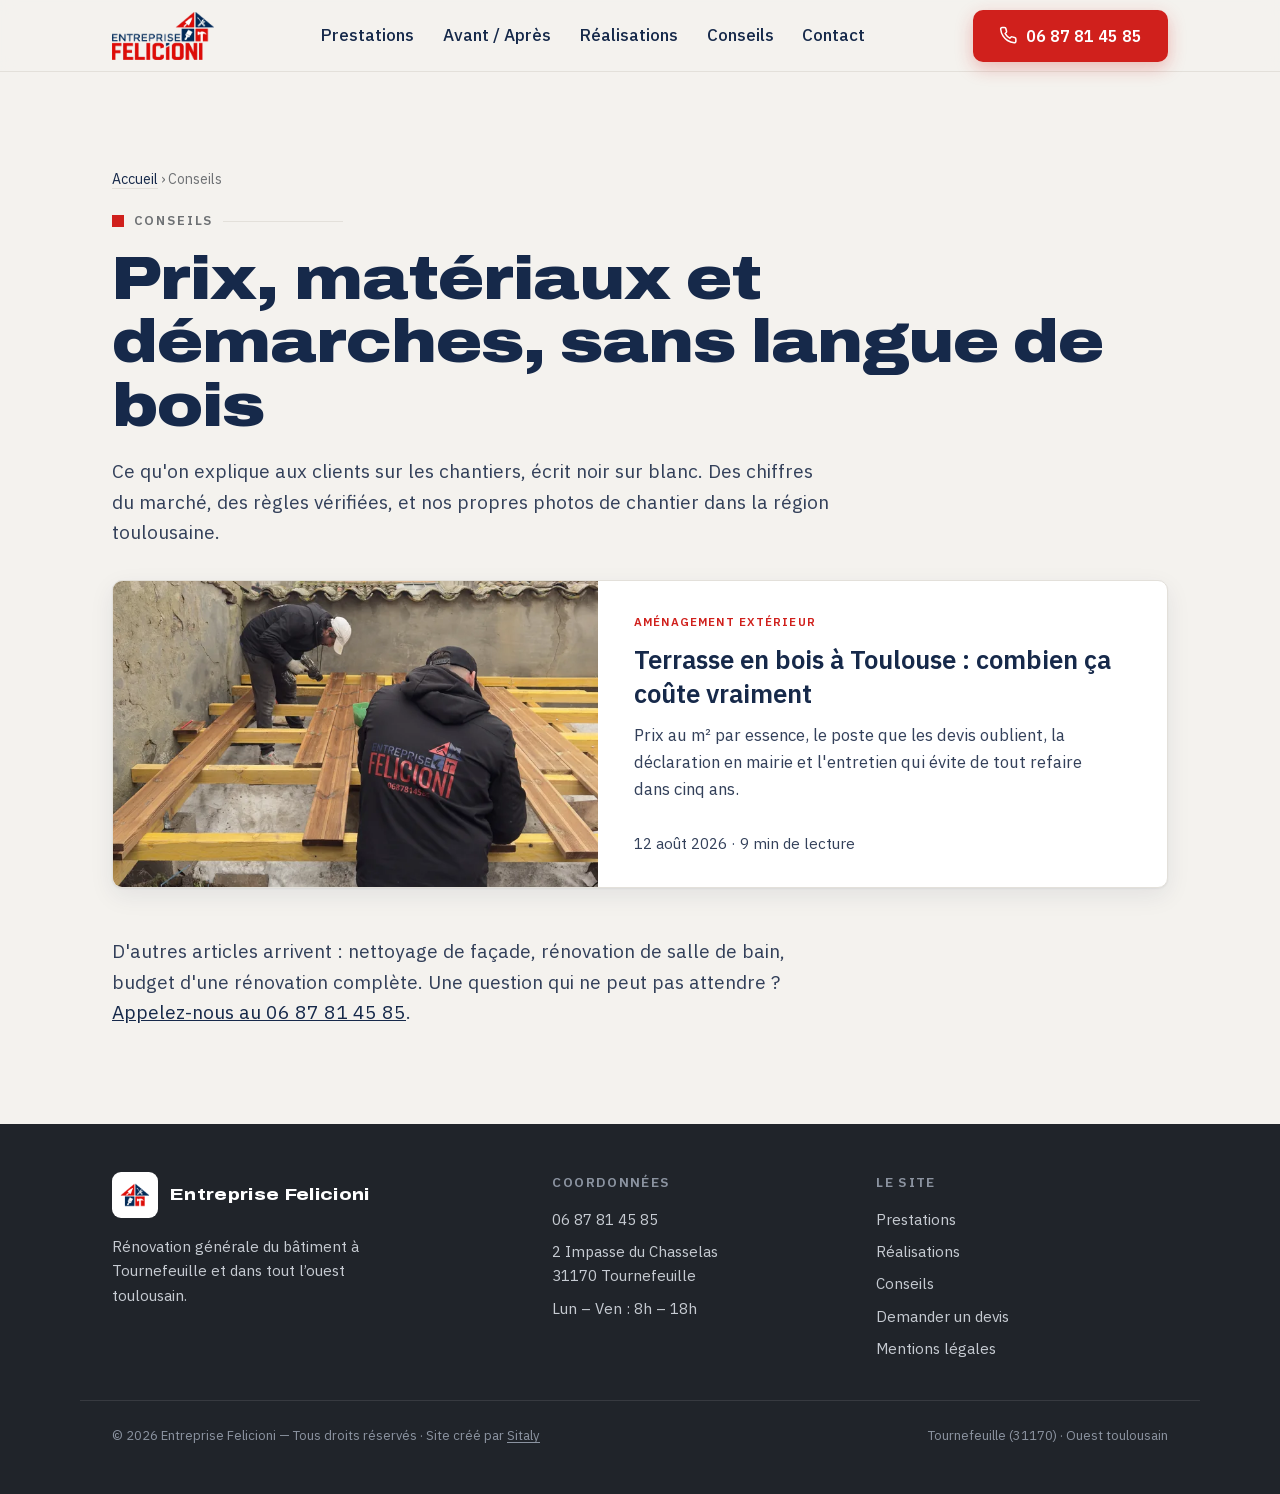
==== blog/index.html @ a53fa4a2 "Blog : page conseils, premier article et stratégie SEO local Recherche de mots-clés réelle (Semrush," ====
<!DOCTYPE html>
<html lang="fr">
<head>
<meta charset="utf-8">
<meta name="viewport" content="width=device-width, initial-scale=1">
<title>Conseils travaux & rénovation — Entreprise Felicioni (Toulouse)</title>
<meta name="description" content="Prix, matériaux, démarches, entretien : les conseils d’une entreprise de rénovation de l’ouest toulousain, écrits à partir de vrais chantiers.">
<link rel="canonical" href="https://entreprise-felicioni.com/blog/">
<meta name="theme-color" content="#16294A">

<meta property="og:type" content="website">
<meta property="og:locale" content="fr_FR">
<meta property="og:site_name" content="Entreprise Felicioni">
<meta property="og:title" content="Conseils travaux & rénovation — Entreprise Felicioni">
<meta property="og:description" content="Prix, matériaux, démarches, entretien : les conseils d’une entreprise de rénovation de l’ouest toulousain.">
<meta property="og:url" content="https://entreprise-felicioni.com/blog/">
<meta property="og:image" content="https://entreprise-felicioni.com/img/blog-terrasse-bois-toulouse-1200.jpg">
<meta name="twitter:card" content="summary_large_image">

<link rel="icon" href="../favicon.ico?v=2" sizes="any">
<link rel="icon" type="image/png" href="../img/brand/favicon-32.png?v=2" sizes="32x32">
<link rel="apple-touch-icon" href="../img/brand/apple-touch-icon.png?v=2">
<link rel="preload" href="../fonts/archivo-latin.woff2" as="font" type="font/woff2" crossorigin>
<link rel="stylesheet" href="../css/styles.css?v=6">

<script type="application/ld+json">
{
  "@context":"https://schema.org",
  "@graph":[
    {
      "@type":"Blog",
      "@id":"https://entreprise-felicioni.com/blog/#blog",
      "name":"Conseils travaux & rénovation — Entreprise Felicioni",
      "description":"Prix, matériaux, démarches et entretien, expliqués par une entreprise de rénovation de l’ouest toulousain.",
      "url":"https://entreprise-felicioni.com/blog/",
      "inLanguage":"fr-FR",
      "publisher":{"@type":"Organization","name":"Entreprise Felicioni","url":"https://entreprise-felicioni.com/"},
      "blogPost":[{
        "@type":"BlogPosting",
        "headline":"Terrasse en bois à Toulouse : combien ça coûte vraiment",
        "url":"https://entreprise-felicioni.com/blog/terrasse-bois-toulouse/",
        "datePublished":"2026-08-12",
        "image":"https://entreprise-felicioni.com/img/blog-terrasse-bois-toulouse-1200.jpg",
        "author":{"@type":"Person","name":"Enzo Felicioni"}
      }]
    },
    {
      "@type":"BreadcrumbList",
      "itemListElement":[
        {"@type":"ListItem","position":1,"name":"Accueil","item":"https://entreprise-felicioni.com/"},
        {"@type":"ListItem","position":2,"name":"Conseils"}
      ]
    }
  ]
}
</script>
</head>
<body>
<a class="skip" href="#main">Aller au contenu</a>

<header class="header">
  <div class="wrap header__bar">
    <a class="brand" href="../" aria-label="Entreprise Felicioni — accueil">
      <img src="../img/brand/logo.webp" width="170" height="80" alt="Entreprise Felicioni">
    </a>
    <nav class="nav" aria-label="Navigation principale">
      <a href="../#prestations">Prestations</a>
      <a href="../#avant-apres">Avant / Après</a>
      <a href="../#realisations">Réalisations</a>
      <a href="./">Conseils</a>
      <a href="../#contact">Contact</a>
    </nav>
    <a class="btn btn--primary header__cta" href="tel:+33687814585">
      <svg viewBox="0 0 24 24" fill="none" stroke="currentColor" stroke-width="2" aria-hidden="true"><path d="M22 16.9v3a2 2 0 0 1-2.2 2 19.8 19.8 0 0 1-8.6-3 19.5 19.5 0 0 1-6-6 19.8 19.8 0 0 1-3-8.6A2 2 0 0 1 4.1 2h3a2 2 0 0 1 2 1.7c.1 1 .4 1.9.7 2.8a2 2 0 0 1-.5 2.1L8.1 9.9a16 16 0 0 0 6 6l1.3-1.3a2 2 0 0 1 2.1-.4c.9.3 1.8.6 2.8.7a2 2 0 0 1 1.7 2Z"/></svg>
      06 87 81 45 85
    </a>
    <a class="header__call" href="tel:+33687814585" aria-label="Appeler le 06 87 81 45 85">
      <svg viewBox="0 0 24 24" fill="none" stroke="currentColor" stroke-width="2" aria-hidden="true"><path d="M22 16.9v3a2 2 0 0 1-2.2 2 19.8 19.8 0 0 1-8.6-3 19.5 19.5 0 0 1-6-6 19.8 19.8 0 0 1-3-8.6A2 2 0 0 1 4.1 2h3a2 2 0 0 1 2 1.7c.1 1 .4 1.9.7 2.8a2 2 0 0 1-.5 2.1L8.1 9.9a16 16 0 0 0 6 6l1.3-1.3a2 2 0 0 1 2.1-.4c.9.3 1.8.6 2.8.7a2 2 0 0 1 1.7 2Z"/></svg>
      Appeler
    </a>
    <button class="burger" aria-label="Ouvrir le menu" aria-expanded="false" aria-controls="menu-mobile">
      <span></span><span></span><span></span>
    </button>
  </div>
  <div class="mobile-menu" id="menu-mobile" data-open="false">
    <div class="mobile-menu__inner">
      <a href="../#prestations">Prestations</a>
      <a href="../#avant-apres">Avant / Après</a>
      <a href="../#realisations">Réalisations</a>
      <a href="./">Conseils</a>
      <a href="../#contact">Contact</a>
    </div>
  </div>
</header>

<main id="main">
<section class="section wrap">

  <p class="crumbs">
    <a href="../">Accueil</a> ›
    <span aria-current="page">Conseils</span>
  </p>

  <p class="overline">Conseils</p>
  <h1>Prix, matériaux et démarches, sans langue de bois</h1>
  <p class="lead" style="margin-top:1.1rem">Ce qu'on explique aux clients sur les chantiers, écrit noir sur blanc. Des chiffres du marché, des règles vérifiées, et nos propres photos de chantier dans la région toulousaine.</p>

  <div class="posts">

    <article class="postcard postcard--feature">
      <div class="postcard__media">
        <picture>
          <source type="image/webp" srcset="../img/blog-terrasse-bois-toulouse-480.webp 480w, ../img/blog-terrasse-bois-toulouse-760.webp 760w, ../img/blog-terrasse-bois-toulouse-1200.webp 1200w" sizes="(min-width:760px) 50vw,100vw">
          <img src="../img/blog-terrasse-bois-toulouse-480.jpg" srcset="../img/blog-terrasse-bois-toulouse-480.jpg 480w, ../img/blog-terrasse-bois-toulouse-760.jpg 760w, ../img/blog-terrasse-bois-toulouse-1200.jpg 1200w" sizes="(min-width:760px) 50vw,100vw" width="480" height="300" loading="lazy" decoding="async" alt="Pose des lames d’une terrasse en bois sur lambourdes par l’Entreprise Felicioni">
        </picture>
      </div>
      <div class="postcard__body">
        <span class="postcard__tag">Aménagement extérieur</span>
        <h3><a href="terrasse-bois-toulouse/">Terrasse en bois à Toulouse : combien ça coûte vraiment</a></h3>
        <p>Prix au m² par essence, le poste que les devis oublient, la déclaration en mairie et l'entretien qui évite de tout refaire dans cinq ans.</p>
        <p class="postcard__meta">12 août 2026 · 9 min de lecture</p>
      </div>
    </article>

  </div>

  <p class="lead" style="margin-top:3rem">D'autres articles arrivent : nettoyage de façade, rénovation de salle de bain, budget d'une rénovation complète. Une question qui ne peut pas attendre ? <a href="tel:+33687814585" style="color:var(--bleu)">Appelez-nous au 06 87 81 45 85</a>.</p>

</section>
</main>

<footer class="footer">
  <div class="wrap footer__grid">
    <div>
      <div class="footer__brand">
        <span class="chip"><img src="../img/brand/icon-192.png" width="34" height="34" alt=""></span>
        <b>Entreprise Felicioni</b>
      </div>
      <p style="margin-top:1rem;max-width:34ch;font-size:.95rem">Rénovation générale du bâtiment à Tournefeuille et dans tout l’ouest toulousain.</p>
    </div>
    <div>
      <h4>Coordonnées</h4>
      <ul>
        <li><a href="tel:+33687814585">06 87 81 45 85</a></li>
        <li>2 Impasse du Chasselas<br>31170 Tournefeuille</li>
        <li>Lun – Ven : 8h – 18h</li>
      </ul>
    </div>
    <div>
      <h4>Le site</h4>
      <ul>
        <li><a href="../#prestations">Prestations</a></li>
        <li><a href="../#realisations">Réalisations</a></li>
        <li><a href="./">Conseils</a></li>
        <li><a href="../#contact">Demander un devis</a></li>
        <li><a href="../mentions-legales.html">Mentions légales</a></li>
      </ul>
    </div>
  </div>
  <div class="wrap footer__bottom">
    <span>© <span id="year">2026</span> Entreprise Felicioni — Tous droits réservés · Site créé par <a href="https://sitaly.fr" target="_blank" rel="noopener" style="color:inherit;text-decoration:underline;text-underline-offset:2px">Sitaly</a></span>
    <span>Tournefeuille (31170) · Ouest toulousain</span>
  </div>
</footer>

<div class="callbar">
  <a href="tel:+33687814585">
    <svg viewBox="0 0 24 24" fill="none" stroke="currentColor" stroke-width="2" aria-hidden="true"><path d="M22 16.9v3a2 2 0 0 1-2.2 2 19.8 19.8 0 0 1-8.6-3 19.5 19.5 0 0 1-6-6 19.8 19.8 0 0 1-3-8.6A2 2 0 0 1 4.1 2h3a2 2 0 0 1 2 1.7c.1 1 .4 1.9.7 2.8a2 2 0 0 1-.5 2.1L8.1 9.9a16 16 0 0 0 6 6l1.3-1.3a2 2 0 0 1 2.1-.4c.9.3 1.8.6 2.8.7a2 2 0 0 1 1.7 2Z"/></svg>
  Appeler — 06 87 81 45 85
  </a>
</div>

<script src="../js/main.js?v=6" defer></script>
</body>
</html>
---- css/styles.css ----
/* ============================================================
   Entreprise Felicioni — feuille de style unique
   Mobile-first. Tokens en variables CSS.
   Palette & type : voir DESIGN.md
   ============================================================ */

/* ---------- Polices auto-hébergées ---------- */
@font-face{
  font-family:'Archivo';
  src:url('../fonts/archivo-latin.woff2') format('woff2');
  font-weight:400 900;
  font-stretch:100% 125%;
  font-display:swap;
}
@font-face{
  font-family:'IBM Plex Sans';
  src:url('../fonts/plexsans-latin.woff2') format('woff2');
  font-weight:400 600;
  font-display:swap;
}

/* ---------- Tokens ---------- */
:root{
  --bleu:#16294A;
  --bleu-900:#0F1D38;
  --rouge:#D0201C;
  --rouge-700:#A81714;
  --platre:#F4F2EE;
  --platre-2:#ECE9E3;
  --beton:#6E7174;
  --charbon:#20242A;
  --joint:#E3E0DA;
  --blanc:#FFFFFF;

  --maxw:1120px;
  --pad:clamp(1.15rem,5vw,2rem);
  --r:10px;              /* rayon discret, PAS de 0 partout ni de tout-arrondi */
  --sh:0 1px 2px rgba(22,41,74,.06),0 8px 24px rgba(22,41,74,.08);
  --sh-lg:0 12px 40px rgba(22,41,74,.16);
  --ff-display:'Archivo',system-ui,sans-serif;
  --ff-text:'IBM Plex Sans',system-ui,sans-serif;
  --stretch:118%;
  --ease:cubic-bezier(.22,.61,.36,1);
}

/* ---------- Reset léger ---------- */
*,*::before,*::after{box-sizing:border-box}
html{-webkit-text-size-adjust:100%;scroll-behavior:smooth}
@media (prefers-reduced-motion:reduce){html{scroll-behavior:auto}}
body{
  margin:0;
  font-family:var(--ff-text);
  font-size:16px;
  line-height:1.6;
  color:var(--bleu);
  background:var(--platre);
  -webkit-font-smoothing:antialiased;
}
img{max-width:100%;height:auto;display:block}
a{color:inherit}
button{font:inherit;cursor:pointer}
h1,h2,h3{margin:0;font-family:var(--ff-display);font-stretch:var(--stretch);line-height:1.06}
p{margin:0}
:focus-visible{outline:3px solid var(--rouge);outline-offset:3px;border-radius:3px}

/* ---------- Utilitaires ---------- */
.wrap{max-width:var(--maxw);margin-inline:auto;padding-inline:var(--pad)}
.section{padding-block:clamp(3.5rem,9vw,6rem)}
.section--tight{padding-block:clamp(2.75rem,7vw,4.5rem)}
.skip{position:absolute;left:-9999px;top:0;background:var(--bleu);color:#fff;padding:.7rem 1rem;z-index:200}
.skip:focus{left:.5rem;top:.5rem}

/* surtitre + filet-repère (signature discrète du système) */
.overline{
  display:flex;align-items:center;gap:.6rem;
  font-family:var(--ff-text);font-weight:600;font-size:.8125rem;
  letter-spacing:.14em;text-transform:uppercase;color:var(--beton);
  margin:0 0 1rem;
}
.overline::before{content:"";width:12px;height:12px;background:var(--rouge);flex:0 0 auto}
.overline::after{content:"";flex:1;height:1px;background:var(--joint);max-width:120px}
.on-dark .overline{color:#AEB6C4}
.on-dark .overline::after{background:rgba(255,255,255,.18)}

h1{font-size:clamp(2.15rem,7.5vw,3.75rem);font-weight:900;letter-spacing:-.015em}
h2{font-size:clamp(1.7rem,5vw,2.5rem);font-weight:800;text-transform:uppercase;letter-spacing:-.01em}
h3{font-size:1.25rem;font-family:var(--ff-text);font-weight:600;letter-spacing:0}
.lead{font-size:clamp(1.05rem,2.4vw,1.2rem);color:#33405A;max-width:60ch}
.muted{color:var(--beton)}

/* ---------- Boutons ---------- */
.btn{
  display:inline-flex;align-items:center;justify-content:center;gap:.55rem;
  padding:.9rem 1.5rem;border-radius:var(--r);border:2px solid transparent;
  font-family:var(--ff-text);font-weight:600;font-size:1rem;text-decoration:none;
  transition:transform .15s var(--ease),background .15s,box-shadow .15s,border-color .15s;
  min-height:52px;line-height:1;
}
.btn svg{width:1.15em;height:1.15em;flex:0 0 auto}
.btn--primary{background:var(--rouge);color:#fff;box-shadow:0 6px 18px rgba(208,32,28,.28)}
.btn--primary:hover{background:var(--rouge-700);transform:translateY(-2px)}
.btn--ghost{background:transparent;color:var(--bleu);border-color:var(--bleu)}
.btn--ghost:hover{background:var(--bleu);color:#fff}
.on-dark .btn--ghost{color:#fff;border-color:rgba(255,255,255,.5)}
.on-dark .btn--ghost:hover{background:#fff;color:var(--bleu)}
.btn--block{width:100%}

/* ============================================================
   EN-TÊTE
   ============================================================ */
.header{
  position:sticky;top:0;z-index:100;background:rgba(244,242,238,.92);
  backdrop-filter:saturate(1.2) blur(8px);border-bottom:1px solid var(--joint);
}
.header__bar{display:flex;align-items:center;justify-content:space-between;gap:1rem;padding-block:.6rem}
.brand{display:flex;align-items:center;text-decoration:none}
.brand img{height:42px;width:auto}
.nav{display:none}
.nav a{text-decoration:none;font-weight:500;color:var(--bleu);padding:.4rem .1rem;position:relative}
.nav a:hover{color:var(--rouge)}
.header__cta{display:none}
.header__call{display:inline-flex;align-items:center;gap:.5rem;background:var(--rouge);color:#fff;
  text-decoration:none;font-weight:600;padding:.6rem 1rem;border-radius:var(--r);font-size:.95rem}
.header__call svg{width:1.1em;height:1.1em}
.burger{display:inline-flex;flex-direction:column;gap:5px;background:none;border:0;padding:.5rem}
.burger span{width:26px;height:2.5px;background:var(--bleu);transition:.25s var(--ease)}
.burger[aria-expanded="true"] span:nth-child(1){transform:translateY(7.5px) rotate(45deg)}
.burger[aria-expanded="true"] span:nth-child(2){opacity:0}
.burger[aria-expanded="true"] span:nth-child(3){transform:translateY(-7.5px) rotate(-45deg)}

/* menu mobile déroulant */
.mobile-menu{
  display:grid;grid-template-rows:0fr;overflow:hidden;
  transition:grid-template-rows .3s var(--ease);background:var(--platre);
  border-bottom:1px solid var(--joint);
}
.mobile-menu[data-open="true"]{grid-template-rows:1fr}
.mobile-menu__inner{min-height:0}
.mobile-menu a{display:block;padding:1rem var(--pad);text-decoration:none;font-weight:600;
  font-size:1.1rem;border-top:1px solid var(--joint)}
.mobile-menu a:first-child{border-top:0}

/* ============================================================
   HERO — split asymétrique
   ============================================================ */
.hero{padding-block:clamp(1.5rem,5vw,2.5rem) clamp(2.5rem,7vw,4rem)}
.hero__grid{display:grid;gap:clamp(1.5rem,5vw,3rem);align-items:center}
.hero__badge{display:inline-flex;align-items:center;gap:.5rem;background:#fff;border:1px solid var(--joint);
  border-radius:100px;padding:.4rem .5rem .4rem .8rem;font-weight:600;font-size:.9rem;box-shadow:var(--sh);width:max-content;max-width:100%}
.hero__stars{color:#E8A81C;letter-spacing:1px}
.hero__badge b{font-weight:700}
.hero__badge .sep{color:var(--joint)}
.hero h1{margin:1.1rem 0 0}
.hero h1 .accent{color:var(--rouge)}
.hero__sub{margin-top:1.1rem}
.hero__actions{display:flex;flex-wrap:wrap;gap:.75rem;margin-top:1.75rem}
.hero__trust{list-style:none;padding:0;margin:1.5rem 0 0;display:flex;flex-wrap:wrap;gap:.4rem 1.25rem;font-size:.9rem;color:var(--beton)}
.hero__trust span{display:inline-flex;align-items:center;gap:.4rem}
.hero__trust svg{width:1.05em;height:1.05em;color:var(--rouge)}
/* L'image déborde jusqu'au bord de l'écran : bandeau pleine largeur sur mobile,
   débord à droite sur grand écran. `overflow:clip` évite la barre horizontale
   quand 100vw compte l'ascenseur. */
main{overflow-x:clip}
.hero__media{position:relative;margin-inline:calc(-1 * var(--pad))}
.hero__media img{width:100%;box-shadow:var(--sh-lg);object-fit:cover;aspect-ratio:4/3}
.hero__tag{position:absolute;left:0;bottom:1rem;background:var(--bleu);color:#fff;
  font-size:.82rem;font-weight:500;padding:.55rem .9rem;border-radius:0 var(--r) var(--r) 0}

/* ============================================================
   PRESTATIONS
   ============================================================ */
.prest__grid{display:grid;gap:1.1rem;margin-top:2rem}
.card{
  background:#fff;border:1px solid var(--joint);border-radius:var(--r);overflow:hidden;
  display:flex;flex-direction:column;box-shadow:var(--sh);
  transition:transform .2s var(--ease),box-shadow .2s var(--ease);
}
.card:hover{transform:translateY(-4px);box-shadow:var(--sh-lg)}
.card__media{aspect-ratio:4/3;overflow:hidden;background:var(--platre-2)}
.card__media img{width:100%;height:100%;object-fit:cover;transition:transform .5s var(--ease)}
.card:hover .card__media img{transform:scale(1.05)}
.card__body{padding:1.15rem 1.2rem 1.35rem}
.card__body h3{margin-bottom:.35rem}
.card__body p{color:var(--beton);font-size:.95rem}

/* ============================================================
   AVANT / APRÈS — signature, fond marine
   ============================================================ */
.ba{background:var(--bleu);color:#fff}
.ba h2{color:#fff}
.ba__tabs{display:flex;flex-wrap:wrap;gap:.5rem;margin:1.75rem 0 1.25rem}
.ba__tab{background:transparent;color:#C6CEDC;border:1px solid rgba(255,255,255,.22);
  border-radius:100px;padding:.5rem 1.05rem;font-weight:600;font-size:.92rem;transition:.15s}
.ba__tab:hover{color:#fff;border-color:rgba(255,255,255,.5)}
.ba__tab[aria-selected="true"]{background:#fff;color:var(--bleu);border-color:#fff}

.compare{
  position:relative;width:100%;aspect-ratio:4/3;border-radius:12px;overflow:hidden;
  box-shadow:var(--sh-lg);touch-action:pan-y;background:#0b1526;user-select:none;
}
.compare img{position:absolute;inset:0;width:100%;height:100%;object-fit:cover;pointer-events:none}
.compare__after{z-index:1}
.compare__before{z-index:2;clip-path:inset(0 calc(100% - var(--pos,50%)) 0 0)}
.compare__label{position:absolute;top:.7rem;z-index:3;background:rgba(11,21,38,.72);color:#fff;
  font-size:.72rem;font-weight:600;letter-spacing:.1em;text-transform:uppercase;
  padding:.3rem .6rem;border-radius:100px;transition:opacity .2s}
.compare__label--before{left:.7rem}
.compare__label--after{right:.7rem}
.compare__range{position:absolute;inset:0;z-index:5;width:100%;height:100%;margin:0;opacity:0;cursor:ew-resize}
.compare__handle{position:absolute;top:0;bottom:0;z-index:4;left:var(--pos,50%);
  transform:translateX(-50%);pointer-events:none;display:flex;align-items:center;justify-content:center}
.compare__handle::before{content:"";position:absolute;top:0;bottom:0;width:3px;background:#fff;box-shadow:0 0 0 1px rgba(11,21,38,.25)}
.compare__knob{position:relative;width:44px;height:44px;border-radius:50%;background:#fff;
  box-shadow:0 4px 14px rgba(0,0,0,.35);display:flex;align-items:center;justify-content:center;gap:2px;color:var(--bleu)}
.compare__knob svg{width:12px;height:12px}
.compare__caption{margin-top:1rem;color:#C6CEDC;font-size:.95rem;display:flex;gap:.5rem;align-items:baseline;flex-wrap:wrap}
.compare__caption b{color:#fff;font-weight:600}
.ba__demo{margin-top:.9rem;font-size:.82rem;color:#93A0B4;display:flex;gap:.5rem;align-items:baseline}
.ba__panel[hidden]{display:none}
/* Chantiers photographiés à la verticale : cadre portrait, resserré et centré */
.compare--portrait{aspect-ratio:3/4;max-width:520px;margin-inline:auto}
.ba__panel:has(.compare--portrait) .compare__caption{max-width:520px;margin-inline:auto}

/* ============================================================
   RÉALISATIONS — galerie
   ============================================================ */
/* Filtres de la galerie — mêmes pastilles que les onglets avant/après */
.filters{display:flex;flex-wrap:wrap;gap:.5rem;margin-top:1.75rem}
.filters button{border:1px solid var(--joint);background:#fff;color:var(--beton);
  border-radius:100px;padding:.5rem 1rem;font:inherit;font-size:.9rem;font-weight:500;
  cursor:pointer;transition:background .2s var(--ease),color .2s var(--ease),border-color .2s var(--ease)}
.filters button:hover{border-color:var(--bleu);color:var(--bleu)}
.filters button[aria-pressed="true"]{background:var(--bleu);border-color:var(--bleu);color:#fff}
.gallery button[hidden]{display:none}

.gallery{columns:2;column-gap:1rem;margin-top:1.5rem}
.gallery button{display:block;width:100%;margin:0 0 1rem;padding:0;border:0;background:none;
  border-radius:var(--r);overflow:hidden;box-shadow:var(--sh);break-inside:avoid;cursor:zoom-in}
.gallery img{width:100%;transition:transform .4s var(--ease)}
.gallery button:hover img{transform:scale(1.04)}

/* Lightbox */
.lightbox{position:fixed;inset:0;z-index:300;background:rgba(15,20,30,.92);
  display:flex;align-items:center;justify-content:center;padding:1.5rem;opacity:0;visibility:hidden;transition:.25s}
.lightbox[data-open="true"]{opacity:1;visibility:visible}
.lightbox img{max-width:100%;max-height:88vh;border-radius:8px;box-shadow:var(--sh-lg)}
.lightbox__close{position:absolute;top:1rem;right:1rem;width:48px;height:48px;border-radius:50%;
  background:rgba(255,255,255,.14);border:0;color:#fff;font-size:1.5rem;display:flex;align-items:center;justify-content:center}
.lightbox__nav{position:absolute;top:50%;transform:translateY(-50%);width:48px;height:48px;border-radius:50%;
  background:rgba(255,255,255,.14);border:0;color:#fff;font-size:1.6rem;display:flex;align-items:center;justify-content:center}
.lightbox__nav--prev{left:1rem}
.lightbox__nav--next{right:1rem}

/* ============================================================
   AVIS
   ============================================================ */
.reviews__head{display:flex;flex-wrap:wrap;align-items:center;gap:.75rem 1.25rem;margin-top:.5rem}
.reviews__score{display:inline-flex;align-items:center;gap:.6rem;font-weight:600}
.reviews__score .n{font-family:var(--ff-display);font-stretch:var(--stretch);font-weight:800;font-size:1.9rem;color:var(--bleu)}
.reviews__grid{display:grid;gap:1.1rem;margin-top:2rem}
.review{background:#fff;border:1px solid var(--joint);border-radius:var(--r);padding:1.4rem 1.35rem;box-shadow:var(--sh)}
.review__stars{color:#E8A81C;letter-spacing:2px;font-size:1rem}
.review p{margin:.7rem 0 0;font-size:1.02rem;color:#2B3550}
.review__who{margin-top:1rem;font-size:.88rem;color:var(--beton);font-weight:500}

/* ============================================================
   MÉTHODE — chronologie 01→06
   ============================================================ */
.steps{display:grid;gap:1rem;margin-top:2rem;counter-reset:step}
.step{background:#fff;border:1px solid var(--joint);border-radius:var(--r);padding:1.25rem 1.3rem;
  display:flex;gap:1rem;align-items:flex-start;box-shadow:var(--sh)}
.step__num{font-family:var(--ff-display);font-stretch:var(--stretch);font-weight:800;font-size:1.35rem;
  color:var(--rouge);min-width:2.4ch;line-height:1.1}
.step h3{margin-bottom:.25rem}
.step p{color:var(--beton);font-size:.95rem}

/* ============================================================
   ZONE D'INTERVENTION
   ============================================================ */
.zone{background:var(--charbon);color:#fff}
.zone h2{color:#fff}
.zone__list{display:flex;flex-wrap:wrap;gap:.6rem;margin-top:1.75rem}
.zone__list span{background:rgba(255,255,255,.07);border:1px solid rgba(255,255,255,.14);
  border-radius:100px;padding:.5rem 1rem;font-size:.95rem}
.zone__note{margin-top:1.5rem;color:#AEB6C4;font-size:.95rem;max-width:64ch}

/* ============================================================
   CONTACT
   ============================================================ */
.contact__grid{display:grid;gap:2rem;margin-top:2rem}
.contact__phone{font-family:var(--ff-display);font-stretch:var(--stretch);font-weight:900;
  font-size:clamp(1.9rem,7vw,2.6rem);color:var(--bleu);text-decoration:none;display:inline-block;line-height:1}
.contact__phone:hover{color:var(--rouge)}
.contact__info{list-style:none;padding:0;margin:1.5rem 0 0;display:grid;gap:1rem}
.contact__info li{display:flex;gap:.8rem;align-items:flex-start}
.contact__info svg{width:1.35rem;height:1.35rem;color:var(--rouge);flex:0 0 auto;margin-top:.1rem}
.contact__info b{display:block}
.contact__info span{color:var(--beton);font-size:.95rem}

.form{background:#fff;border:1px solid var(--joint);border-radius:12px;padding:1.5rem;box-shadow:var(--sh)}
.field{margin-bottom:1rem}
.field label{display:block;font-weight:600;font-size:.9rem;margin-bottom:.4rem}
.field .req{color:var(--rouge)}
.field input,.field select,.field textarea{
  width:100%;padding:.8rem .9rem;border:1.5px solid var(--joint);border-radius:var(--r);
  font:inherit;color:var(--bleu);background:var(--platre);transition:border-color .15s}
.field input:focus,.field select:focus,.field textarea:focus{outline:none;border-color:var(--bleu)}
.field textarea{resize:vertical;min-height:120px}
.hp{position:absolute;left:-9999px;width:1px;height:1px;overflow:hidden}
.form__msg{border-radius:var(--r);padding:.9rem 1rem;font-size:.95rem;margin-bottom:1rem;display:none}
.form__msg--ok{background:#E7F3EA;color:#1C6B34;border:1px solid #B9DEC4}
.form__msg--err{background:#FCEBEA;color:var(--rouge-700);border:1px solid #F3C6C4}
.form__legal{font-size:.8rem;color:var(--beton);margin-top:.75rem}
.form__legal a{color:var(--bleu)}

/* ============================================================
   FOOTER
   ============================================================ */
.footer{background:var(--charbon);color:#C6CBD2;padding-block:3rem 6.5rem}
.footer__grid{display:grid;gap:2rem}
.footer__brand{display:flex;align-items:center;gap:.75rem}
.footer__brand .chip{background:#fff;border-radius:9px;padding:6px;display:flex}
.footer__brand .chip img{height:34px;width:auto}
.footer__brand b{font-family:var(--ff-display);font-stretch:var(--stretch);font-weight:800;color:#fff;font-size:1.05rem;letter-spacing:.02em}
.footer h4{font-family:var(--ff-text);font-size:.85rem;text-transform:uppercase;letter-spacing:.1em;color:#8B93A0;margin:0 0 .8rem}
.footer a{color:#C6CBD2;text-decoration:none}
.footer a:hover{color:#fff}
.footer ul{list-style:none;padding:0;margin:0;display:grid;gap:.5rem;font-size:.95rem}
.footer__bottom{border-top:1px solid rgba(255,255,255,.1);margin-top:2.5rem;padding-top:1.5rem;
  font-size:.82rem;color:#8B93A0;display:flex;flex-wrap:wrap;gap:.5rem 1.25rem;justify-content:space-between}
.footer__bottom a{color:#8B93A0}

/* ============================================================
   BARRE D'APPEL STICKY MOBILE
   ============================================================ */
.callbar{position:fixed;left:0;right:0;bottom:0;z-index:90;padding:.6rem var(--pad) calc(.6rem + env(safe-area-inset-bottom));
  background:rgba(244,242,238,.96);backdrop-filter:blur(8px);border-top:1px solid var(--joint)}
.callbar a{display:flex;align-items:center;justify-content:center;gap:.6rem;background:var(--rouge);color:#fff;
  text-decoration:none;font-weight:700;padding:.9rem;border-radius:var(--r);font-size:1.05rem;box-shadow:0 6px 18px rgba(208,32,28,.3)}
.callbar svg{width:1.2em;height:1.2em}

/* ============================================================
   RÉVÉLATIONS AU SCROLL
   ============================================================ */
.reveal{opacity:0;transform:translateY(22px);transition:opacity .6s var(--ease),transform .6s var(--ease)}
.reveal.is-in{opacity:1;transform:none}
@media (prefers-reduced-motion:reduce){
  .reveal{opacity:1;transform:none;transition:none}
}

/* ============================================================
   BREAKPOINTS
   ============================================================ */
@media (min-width:600px){
  .prest__grid{grid-template-columns:repeat(2,1fr)}
  .reviews__grid{grid-template-columns:repeat(2,1fr)}
  .steps{grid-template-columns:repeat(2,1fr)}
  .gallery{columns:3}
  .footer__grid{grid-template-columns:1.4fr 1fr 1fr}
}
@media (min-width:860px){
  body{font-size:17px}
  .brand img{height:48px}
  .nav{display:flex;gap:1.6rem;align-items:center}
  .header__cta{display:inline-flex}
  .header__call{display:none}
  .burger{display:none}
  .mobile-menu{display:none}
  .callbar{display:none}
  .footer{padding-bottom:3rem}

  .hero__grid{grid-template-columns:.92fr 1.08fr}
  .hero__media{margin-inline:0 calc(-1 * var(--pad))}
  .hero__media img{aspect-ratio:4/3;border-radius:14px 0 0 14px}
  .prest__grid{grid-template-columns:repeat(3,1fr)}
  .steps{grid-template-columns:repeat(3,1fr)}
  .compare{aspect-ratio:16/10}
  .compare--portrait{aspect-ratio:3/4}
  .contact__grid{grid-template-columns:.9fr 1.1fr}
  .reviews__grid{grid-template-columns:repeat(2,1fr)}
}
/* Au-delà de la largeur du conteneur, le débord se calcule sur le viewport */
@media (min-width:1120px){
  .hero__media{margin-inline:0 calc((var(--maxw) - 100vw) / 2 - var(--pad))}
}
@media (min-width:1040px){
  .gallery{columns:4}
}

/* ============================================================
   BLOG — index des articles & page article
   ============================================================ */
.crumbs{font-size:.88rem;color:var(--beton);margin:0 0 1.25rem}
.crumbs a{color:var(--bleu);text-decoration:none;border-bottom:1px solid var(--joint)}
.crumbs a:hover{border-color:var(--bleu)}
.crumbs span[aria-current]{color:var(--beton)}

/* Cartes de la liste d'articles */
.posts{display:grid;gap:1.25rem;margin-top:2rem}
@media (min-width:640px){.posts{grid-template-columns:repeat(2,1fr)}}
@media (min-width:960px){.posts{grid-template-columns:repeat(3,1fr)}}
.postcard{background:#fff;border:1px solid var(--joint);border-radius:var(--r);overflow:hidden;
  display:flex;flex-direction:column;box-shadow:var(--sh);
  transition:transform .2s var(--ease),box-shadow .2s var(--ease)}
.postcard:hover{transform:translateY(-4px);box-shadow:var(--sh-lg)}
.postcard__media{aspect-ratio:16/10;overflow:hidden;background:var(--platre-2)}
.postcard__media img{width:100%;height:100%;object-fit:cover}
.postcard__body{padding:1.25rem 1.25rem 1.5rem;display:flex;flex-direction:column;gap:.6rem;flex:1}
.postcard__tag{font-size:.72rem;font-weight:600;letter-spacing:.09em;text-transform:uppercase;color:var(--rouge)}
.postcard h3{margin:0;font-size:1.15rem;line-height:1.3}
.postcard h3 a{text-decoration:none}
.postcard h3 a::after{content:"";position:absolute;inset:0}
.postcard{position:relative}
.postcard p{margin:0;font-size:.95rem;color:#33405A}
.postcard__meta{margin-top:auto;padding-top:.5rem;font-size:.82rem;color:var(--beton)}

/* Article */
.post{max-width:none}
.post__head{max-width:44rem}
.post__head h1{font-size:clamp(1.9rem,5.2vw,3rem);line-height:1.1;margin:0 0 1rem}
.post__meta{display:flex;flex-wrap:wrap;gap:.4rem 1rem;font-size:.9rem;color:var(--beton);margin-bottom:1.75rem}
.post__meta b{color:var(--bleu);font-weight:600}
.post__cover{margin:0 0 2.5rem}
.post__cover img{width:100%;border-radius:var(--r);box-shadow:var(--sh)}
.post__cover figcaption{margin-top:.6rem;font-size:.85rem;color:var(--beton)}

/* Sommaire */
.toc{background:#fff;border:1px solid var(--joint);border-left:3px solid var(--rouge);
  border-radius:0 var(--r) var(--r) 0;padding:1.25rem 1.4rem;margin:0 0 2.5rem;max-width:44rem}
.toc p{margin:0 0 .6rem;font-weight:600;font-size:.95rem}
.toc ol{margin:0;padding-left:1.1rem;font-size:.95rem;color:#33405A}
.toc li{margin-bottom:.3rem}
.toc a{color:var(--bleu);text-decoration:none;border-bottom:1px solid var(--joint)}
.toc a:hover{border-color:var(--rouge)}

/* Corps de l'article */
.prose{max-width:44rem;font-size:1.05rem}
.prose h2{font-size:clamp(1.4rem,3.4vw,1.85rem);text-transform:none;margin:2.75rem 0 .9rem;scroll-margin-top:6rem}
.prose h3{font-size:1.15rem;margin:2rem 0 .6rem}
.prose p,.prose li{color:#33405A}
.prose p{margin:0 0 1.1rem}
.prose ul,.prose ol{margin:0 0 1.2rem;padding-left:1.25rem}
.prose li{margin-bottom:.45rem}
.prose a{color:var(--bleu);text-decoration:underline;text-underline-offset:2px;text-decoration-color:var(--joint)}
.prose a:hover{text-decoration-color:var(--rouge)}
.prose strong{color:var(--bleu)}
.prose figure{margin:2rem 0}
.prose figure img{width:100%;border-radius:var(--r);box-shadow:var(--sh)}
.prose figcaption{margin-top:.6rem;font-size:.85rem;color:var(--beton)}
.prose blockquote{margin:2rem 0;padding:1.1rem 1.4rem;background:#fff;border-left:3px solid var(--rouge);
  border-radius:0 var(--r) var(--r) 0;box-shadow:var(--sh)}
.prose blockquote p:last-child{margin:0}

/* Tableau de prix : défile seul si l'écran est trop étroit */
.tablewrap{overflow-x:auto;margin:1.5rem 0;border:1px solid var(--joint);border-radius:var(--r);background:#fff}
.ptable{width:100%;border-collapse:collapse;font-size:.95rem;min-width:34rem}
.ptable th,.ptable td{padding:.8rem 1rem;text-align:left;border-bottom:1px solid var(--joint)}
.ptable thead th{background:var(--platre-2);font-weight:600;font-size:.82rem;
  letter-spacing:.05em;text-transform:uppercase;color:var(--bleu)}
.ptable tbody tr:last-child td{border-bottom:0}
.ptable td:first-child{font-weight:600;color:var(--bleu)}
.tablenote{font-size:.85rem;color:var(--beton);margin:-.5rem 0 1.5rem}

/* FAQ */
.faq{max-width:44rem;margin-top:1.5rem}
.faq details{background:#fff;border:1px solid var(--joint);border-radius:var(--r);margin-bottom:.7rem;box-shadow:var(--sh)}
.faq summary{padding:1rem 1.2rem;font-weight:600;cursor:pointer;list-style:none;
  display:flex;justify-content:space-between;align-items:center;gap:1rem}
.faq summary::-webkit-details-marker{display:none}
.faq summary::after{content:"+";font-size:1.3rem;color:var(--rouge);line-height:1;flex:none}
.faq details[open] summary::after{content:"–"}
.faq details p{margin:0;padding:0 1.2rem 1.2rem;color:#33405A;font-size:.98rem}

/* Encart devis en fin d'article */
.postcta{max-width:44rem;margin-top:3rem;background:var(--bleu);color:#fff;
  border-radius:var(--r);padding:1.75rem;box-shadow:var(--sh-lg)}
.postcta h2{color:#fff;margin:0 0 .6rem;font-size:1.4rem;text-transform:none}
.postcta p{color:#C6CEDC;margin:0 0 1.25rem}
.postcta .btn--primary{background:var(--rouge)}
.postcta__actions{display:flex;flex-wrap:wrap;gap:.75rem}

/* Article à la une : pleine largeur, image à gauche — évite la grille à trous
   tant que le blog ne compte que quelques articles */
.postcard--feature{grid-column:1/-1}
@media (min-width:760px){
  .postcard--feature{flex-direction:row;align-items:stretch}
  .postcard--feature .postcard__media{flex:0 0 46%;aspect-ratio:auto}
  .postcard--feature .postcard__body{padding:2rem 2.25rem;justify-content:center;gap:.75rem}
  .postcard--feature h3{font-size:1.6rem}
  .postcard--feature .postcard__body>p:not(.postcard__meta){font-size:1.05rem;max-width:46ch}
  .postcard--feature .postcard__meta{margin-top:.5rem}
}
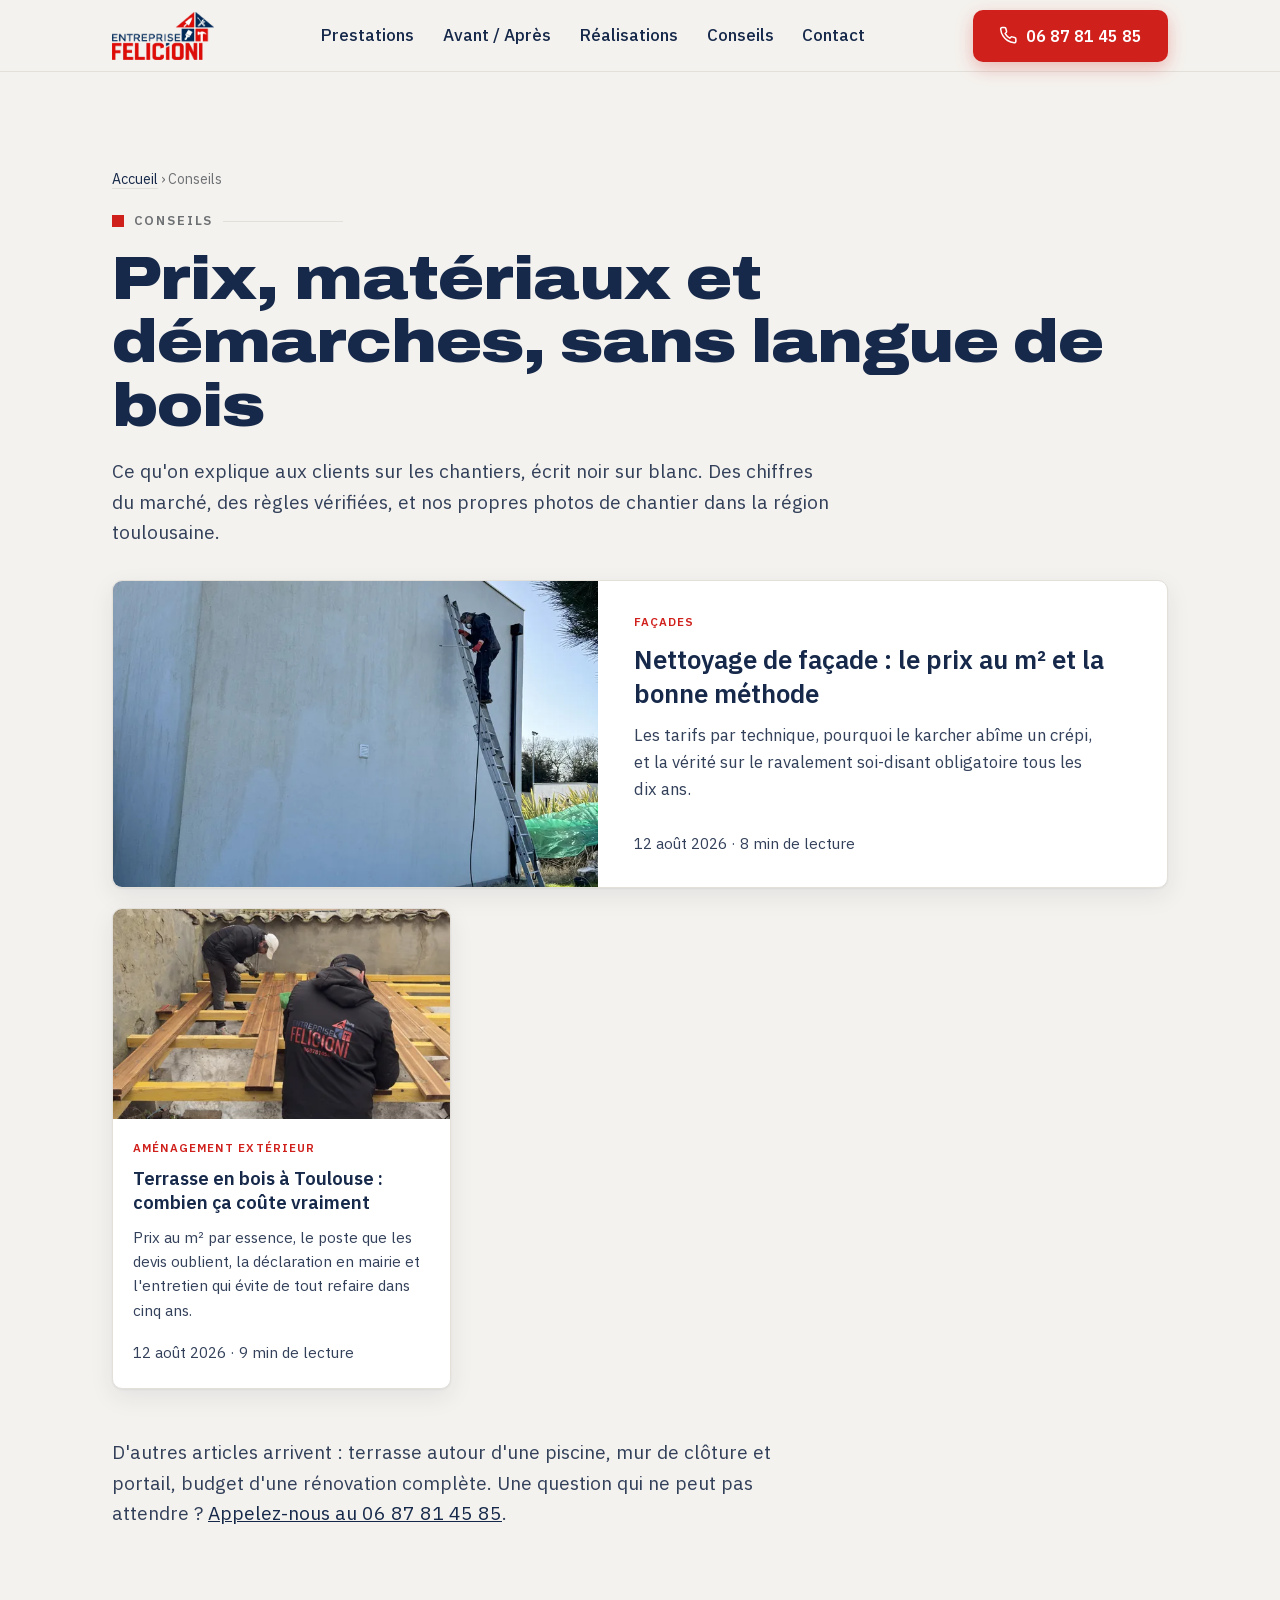
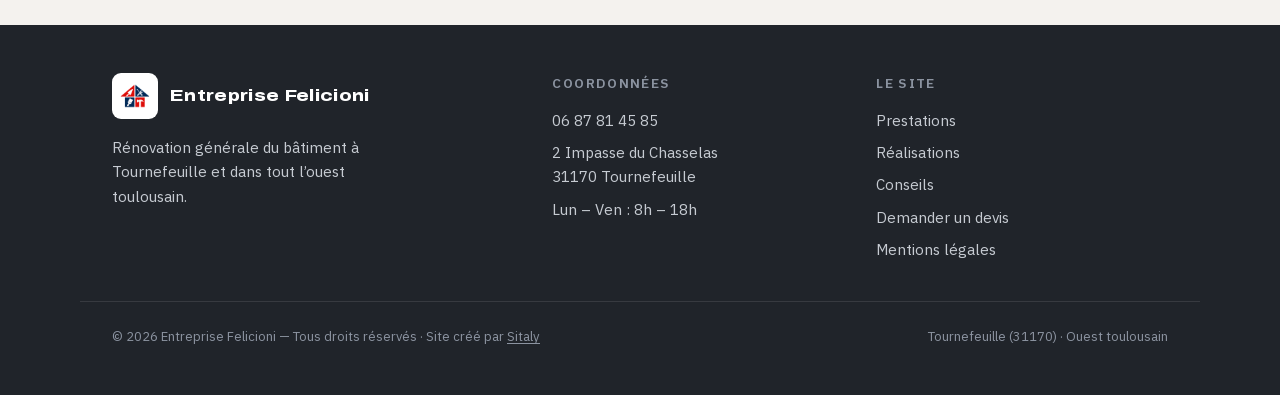
==== commit 8cb6658d: "Article 2 : nettoyage de façade, avec comparateur avant/après intégré Cluster façade visé : « nettoy" ====
--- a/blog/index.html
+++ b/blog/index.html
@@ -21,7 +21,7 @@
 <link rel="icon" type="image/png" href="../img/brand/favicon-32.png?v=2" sizes="32x32">
 <link rel="apple-touch-icon" href="../img/brand/apple-touch-icon.png?v=2">
 <link rel="preload" href="../fonts/archivo-latin.woff2" as="font" type="font/woff2" crossorigin>
-<link rel="stylesheet" href="../css/styles.css?v=6">
+<link rel="stylesheet" href="../css/styles.css?v=8">
 
 <script type="application/ld+json">
 {
@@ -36,6 +36,13 @@
       "inLanguage":"fr-FR",
       "publisher":{"@type":"Organization","name":"Entreprise Felicioni","url":"https://entreprise-felicioni.com/"},
       "blogPost":[{
+        "@type":"BlogPosting",
+        "headline":"Nettoyage de façade : le prix au m² et la méthode qui convient à votre mur",
+        "url":"https://entreprise-felicioni.com/blog/nettoyage-facade-toulouse/",
+        "datePublished":"2026-08-12",
+        "image":"https://entreprise-felicioni.com/img/blog-nettoyage-facade-toulouse-1200.jpg",
+        "author":{"@type":"Person","name":"Enzo Felicioni"}
+      },{
         "@type":"BlogPosting",
         "headline":"Terrasse en bois à Toulouse : combien ça coûte vraiment",
         "url":"https://entreprise-felicioni.com/blog/terrasse-bois-toulouse/",
@@ -110,8 +117,23 @@
     <article class="postcard postcard--feature">
       <div class="postcard__media">
         <picture>
-          <source type="image/webp" srcset="../img/blog-terrasse-bois-toulouse-480.webp 480w, ../img/blog-terrasse-bois-toulouse-760.webp 760w, ../img/blog-terrasse-bois-toulouse-1200.webp 1200w" sizes="(min-width:760px) 50vw,100vw">
-          <img src="../img/blog-terrasse-bois-toulouse-480.jpg" srcset="../img/blog-terrasse-bois-toulouse-480.jpg 480w, ../img/blog-terrasse-bois-toulouse-760.jpg 760w, ../img/blog-terrasse-bois-toulouse-1200.jpg 1200w" sizes="(min-width:760px) 50vw,100vw" width="480" height="300" loading="lazy" decoding="async" alt="Pose des lames d’une terrasse en bois sur lambourdes par l’Entreprise Felicioni">
+          <source type="image/webp" srcset="../img/blog-nettoyage-facade-toulouse-480.webp 480w, ../img/blog-nettoyage-facade-toulouse-760.webp 760w, ../img/blog-nettoyage-facade-toulouse-1200.webp 1200w" sizes="(min-width:760px) 50vw,100vw">
+          <img src="../img/blog-nettoyage-facade-toulouse-480.jpg" srcset="../img/blog-nettoyage-facade-toulouse-480.jpg 480w, ../img/blog-nettoyage-facade-toulouse-760.jpg 760w, ../img/blog-nettoyage-facade-toulouse-1200.jpg 1200w" sizes="(min-width:760px) 50vw,100vw" width="480" height="300" loading="lazy" decoding="async" alt="Traitement d’une façade encrassée depuis une échelle par l’Entreprise Felicioni">
+        </picture>
+      </div>
+      <div class="postcard__body">
+        <span class="postcard__tag">Façades</span>
+        <h3><a href="nettoyage-facade-toulouse/">Nettoyage de façade : le prix au m² et la bonne méthode</a></h3>
+        <p>Les tarifs par technique, pourquoi le karcher abîme un crépi, et la vérité sur le ravalement soi-disant obligatoire tous les dix ans.</p>
+        <p class="postcard__meta">12 août 2026 · 8 min de lecture</p>
+      </div>
+    </article>
+
+    <article class="postcard">
+      <div class="postcard__media">
+        <picture>
+          <source type="image/webp" srcset="../img/blog-terrasse-bois-toulouse-480.webp 480w, ../img/blog-terrasse-bois-toulouse-760.webp 760w, ../img/blog-terrasse-bois-toulouse-1200.webp 1200w" sizes="(min-width:960px) 340px,(min-width:640px) 45vw,90vw">
+          <img src="../img/blog-terrasse-bois-toulouse-480.jpg" srcset="../img/blog-terrasse-bois-toulouse-480.jpg 480w, ../img/blog-terrasse-bois-toulouse-760.jpg 760w, ../img/blog-terrasse-bois-toulouse-1200.jpg 1200w" sizes="(min-width:960px) 340px,(min-width:640px) 45vw,90vw" width="480" height="300" loading="lazy" decoding="async" alt="Pose des lames d’une terrasse en bois sur lambourdes par l’Entreprise Felicioni">
         </picture>
       </div>
       <div class="postcard__body">
@@ -124,7 +146,7 @@
 
   </div>
 
-  <p class="lead" style="margin-top:3rem">D'autres articles arrivent : nettoyage de façade, rénovation de salle de bain, budget d'une rénovation complète. Une question qui ne peut pas attendre ? <a href="tel:+33687814585" style="color:var(--bleu)">Appelez-nous au 06 87 81 45 85</a>.</p>
+  <p class="lead" style="margin-top:3rem">D'autres articles arrivent : terrasse autour d'une piscine, mur de clôture et portail, budget d'une rénovation complète. Une question qui ne peut pas attendre ? <a href="tel:+33687814585" style="color:var(--bleu)">Appelez-nous au 06 87 81 45 85</a>.</p>
 
 </section>
 </main>
@@ -170,6 +192,6 @@
   </a>
 </div>
 
-<script src="../js/main.js?v=6" defer></script>
+<script src="../js/main.js?v=8" defer></script>
 </body>
 </html>
--- a/css/styles.css
+++ b/css/styles.css
@@ -490,3 +490,8 @@
   .postcard--feature .postcard__body>p:not(.postcard__meta){font-size:1.05rem;max-width:46ch}
   .postcard--feature .postcard__meta{margin-top:.5rem}
 }
+
+/* Comparateur avant/après réutilisé dans un article (fond clair) */
+.prose .compare{margin:2rem auto 0}
+.prose .compare__caption{color:var(--beton)}
+.prose .compare__caption b{color:var(--bleu)}
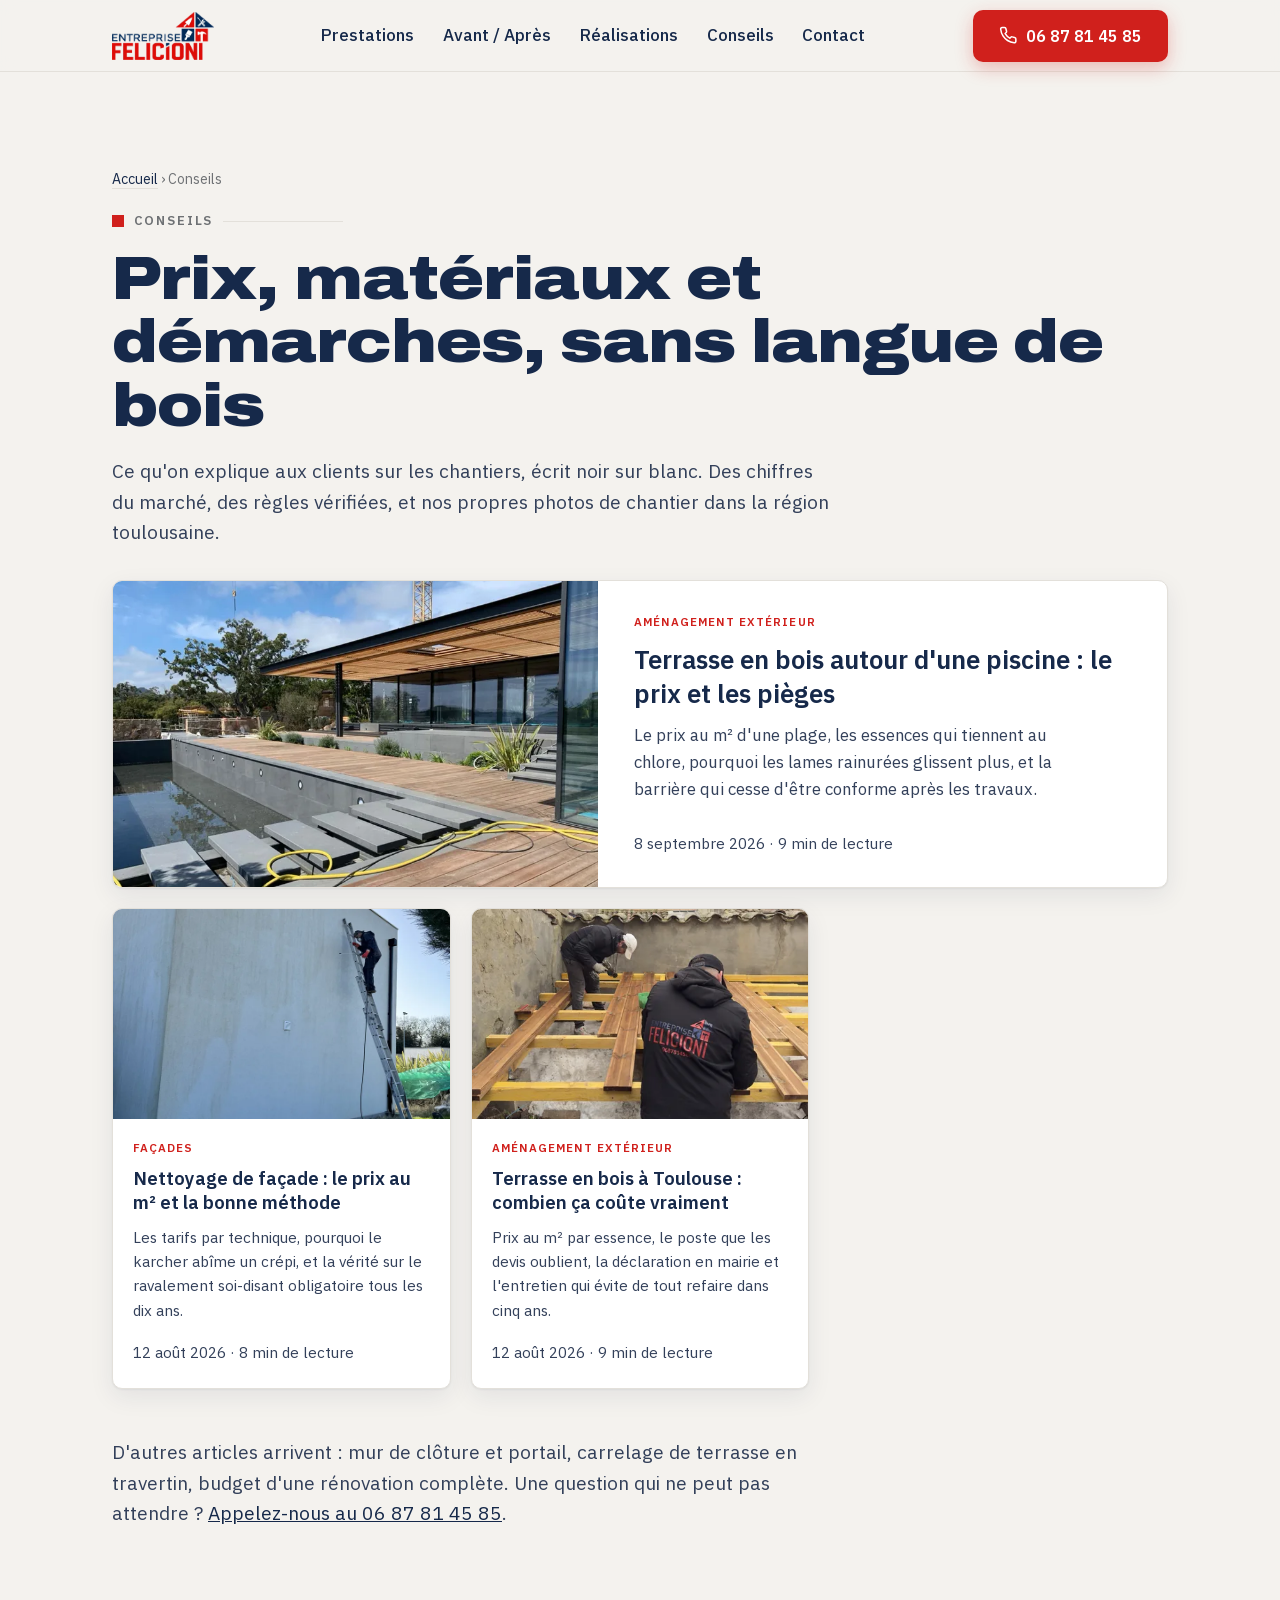
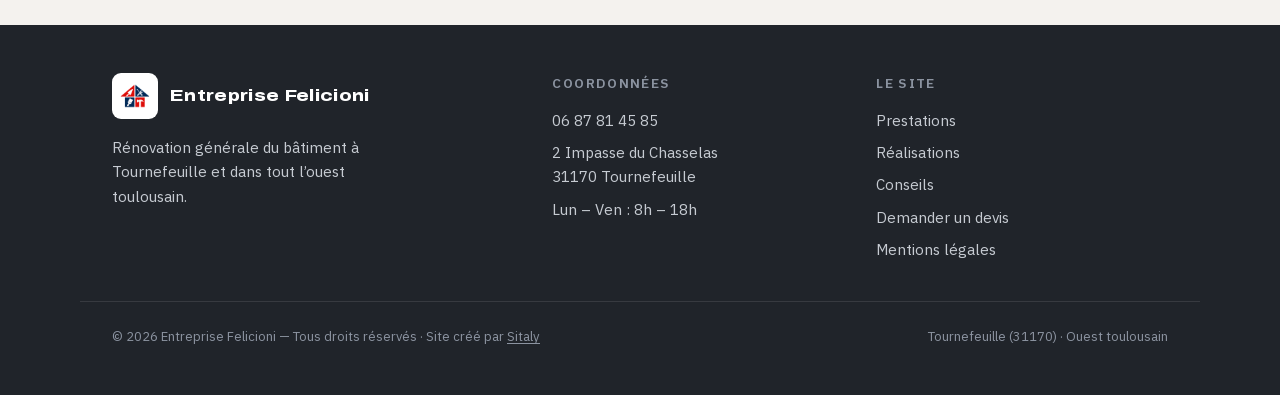
==== commit 01cf17a2: "Blog : article 3 sur la terrasse en bois autour d'une piscine Cible « terrasse bois autour piscine »" ====
--- a/blog/index.html
+++ b/blog/index.html
@@ -36,6 +36,13 @@
       "inLanguage":"fr-FR",
       "publisher":{"@type":"Organization","name":"Entreprise Felicioni","url":"https://entreprise-felicioni.com/"},
       "blogPost":[{
+        "@type":"BlogPosting",
+        "headline":"Terrasse en bois autour d’une piscine : le prix et les pièges",
+        "url":"https://entreprise-felicioni.com/blog/terrasse-bois-piscine-toulouse/",
+        "datePublished":"2026-09-08",
+        "image":"https://entreprise-felicioni.com/img/blog-terrasse-bois-piscine-toulouse-1200.jpg",
+        "author":{"@type":"Person","name":"Enzo Felicioni"}
+      },{
         "@type":"BlogPosting",
         "headline":"Nettoyage de façade : le prix au m² et la méthode qui convient à votre mur",
         "url":"https://entreprise-felicioni.com/blog/nettoyage-facade-toulouse/",
@@ -117,6 +124,21 @@
     <article class="postcard postcard--feature">
       <div class="postcard__media">
         <picture>
+          <source type="image/webp" srcset="../img/blog-terrasse-bois-piscine-toulouse-480.webp 480w, ../img/blog-terrasse-bois-piscine-toulouse-760.webp 760w, ../img/blog-terrasse-bois-piscine-toulouse-1200.webp 1200w" sizes="(min-width:760px) 50vw,100vw">
+          <img src="../img/blog-terrasse-bois-piscine-toulouse-480.jpg" srcset="../img/blog-terrasse-bois-piscine-toulouse-480.jpg 480w, ../img/blog-terrasse-bois-piscine-toulouse-760.jpg 760w, ../img/blog-terrasse-bois-piscine-toulouse-1200.jpg 1200w" sizes="(min-width:760px) 50vw,100vw" width="480" height="300" loading="lazy" decoding="async" alt="Plage en bois exotique le long d’un bassin miroir avec margelles en pierre grise">
+        </picture>
+      </div>
+      <div class="postcard__body">
+        <span class="postcard__tag">Aménagement extérieur</span>
+        <h3><a href="terrasse-bois-piscine-toulouse/">Terrasse en bois autour d'une piscine : le prix et les pièges</a></h3>
+        <p>Le prix au m² d'une plage, les essences qui tiennent au chlore, pourquoi les lames rainurées glissent plus, et la barrière qui cesse d'être conforme après les travaux.</p>
+        <p class="postcard__meta">8 septembre 2026 · 9 min de lecture</p>
+      </div>
+    </article>
+
+    <article class="postcard">
+      <div class="postcard__media">
+        <picture>
           <source type="image/webp" srcset="../img/blog-nettoyage-facade-toulouse-480.webp 480w, ../img/blog-nettoyage-facade-toulouse-760.webp 760w, ../img/blog-nettoyage-facade-toulouse-1200.webp 1200w" sizes="(min-width:760px) 50vw,100vw">
           <img src="../img/blog-nettoyage-facade-toulouse-480.jpg" srcset="../img/blog-nettoyage-facade-toulouse-480.jpg 480w, ../img/blog-nettoyage-facade-toulouse-760.jpg 760w, ../img/blog-nettoyage-facade-toulouse-1200.jpg 1200w" sizes="(min-width:760px) 50vw,100vw" width="480" height="300" loading="lazy" decoding="async" alt="Traitement d’une façade encrassée depuis une échelle par l’Entreprise Felicioni">
         </picture>
@@ -146,7 +168,7 @@
 
   </div>
 
-  <p class="lead" style="margin-top:3rem">D'autres articles arrivent : terrasse autour d'une piscine, mur de clôture et portail, budget d'une rénovation complète. Une question qui ne peut pas attendre ? <a href="tel:+33687814585" style="color:var(--bleu)">Appelez-nous au 06 87 81 45 85</a>.</p>
+  <p class="lead" style="margin-top:3rem">D'autres articles arrivent : mur de clôture et portail, carrelage de terrasse en travertin, budget d'une rénovation complète. Une question qui ne peut pas attendre ? <a href="tel:+33687814585" style="color:var(--bleu)">Appelez-nous au 06 87 81 45 85</a>.</p>
 
 </section>
 </main>
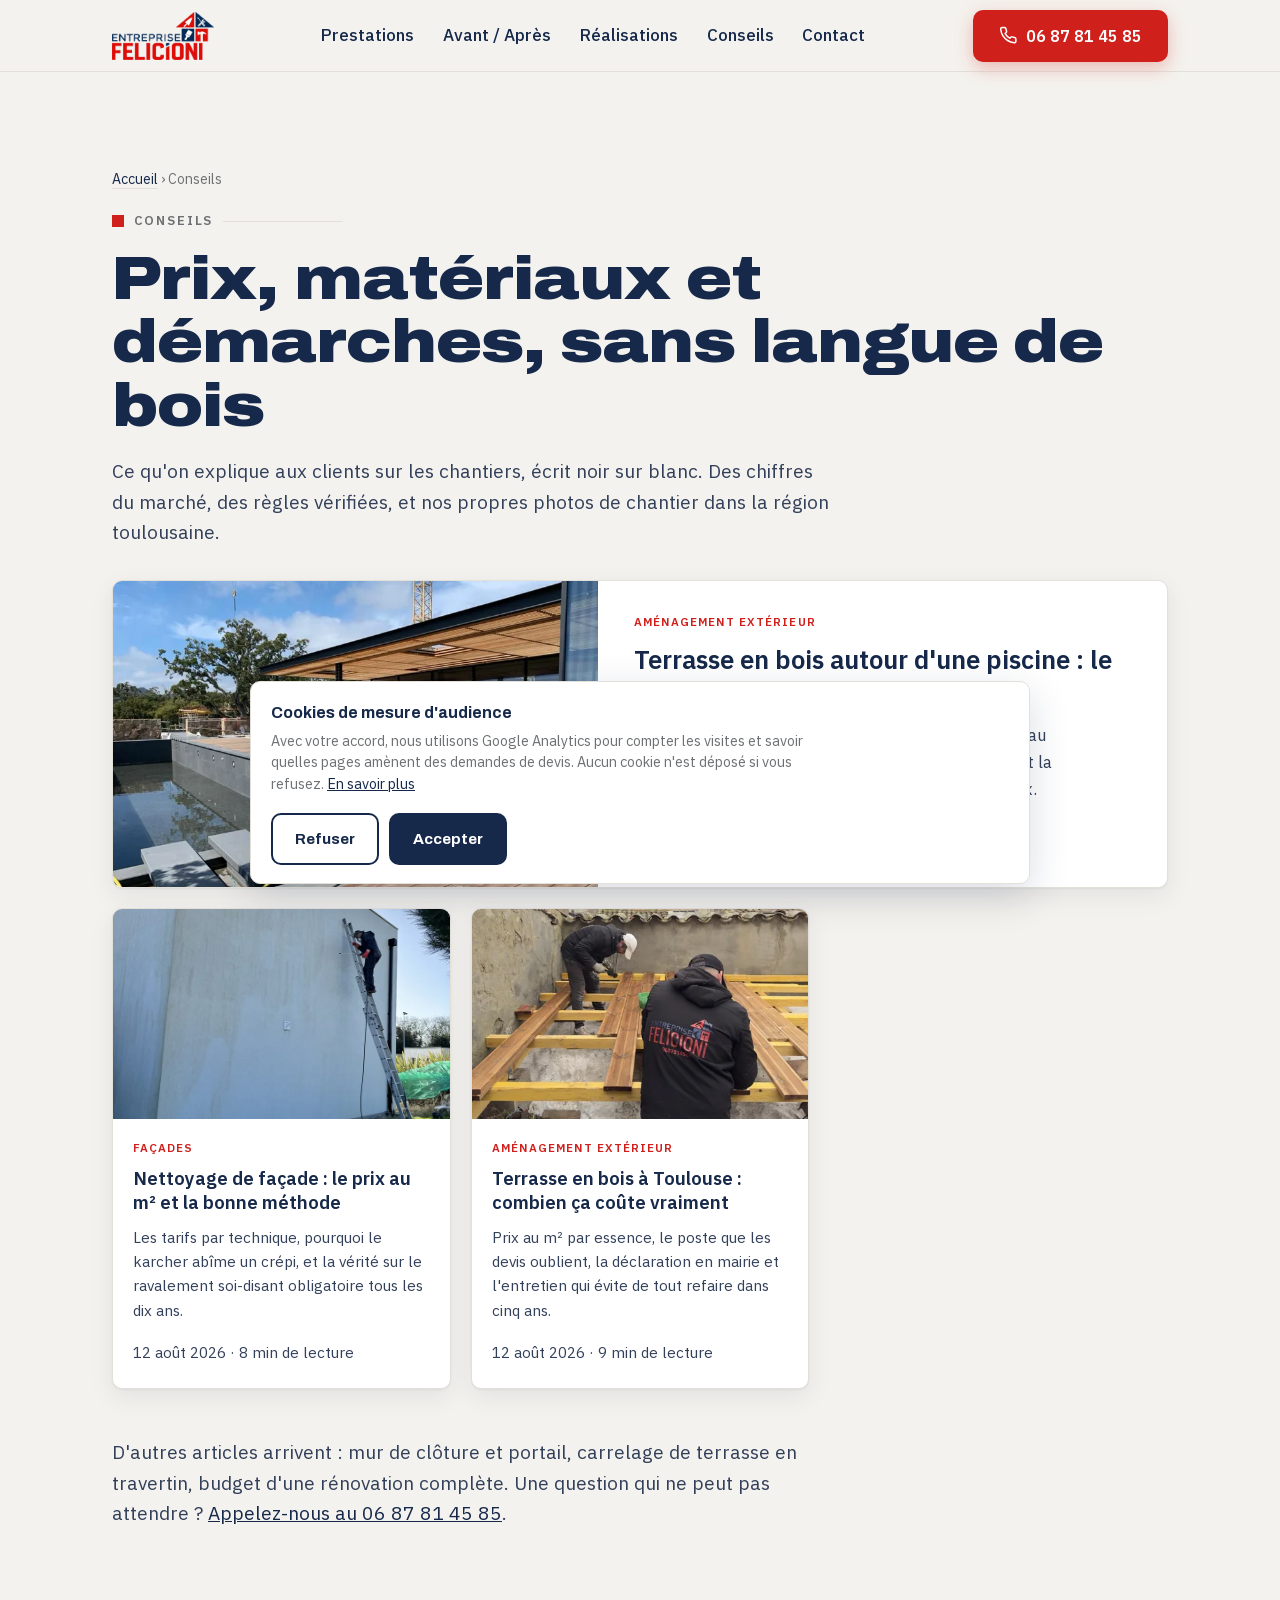
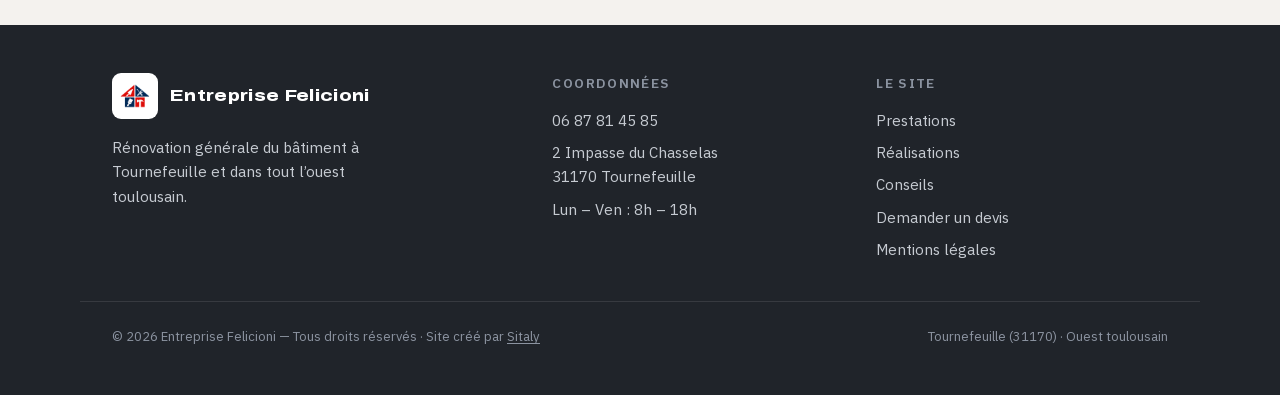
==== commit 91a66813: "Mesure d'audience GA4 avec consentement CNIL Bandeau cookies, chargement de GA4 (G-2KJ3ZGYRFP) après" ====
--- a/blog/index.html
+++ b/blog/index.html
@@ -214,6 +214,8 @@
   </a>
 </div>
 
-<script src="../js/main.js?v=8" defer></script>
+<script src="../js/main.js?v=9" defer></script>
+<!-- Consentement cookies (RGPD/CNIL) + Google Analytics 4 : voir js/consent.js -->
+<script src="/js/consent.js" defer></script>
 </body>
 </html>
